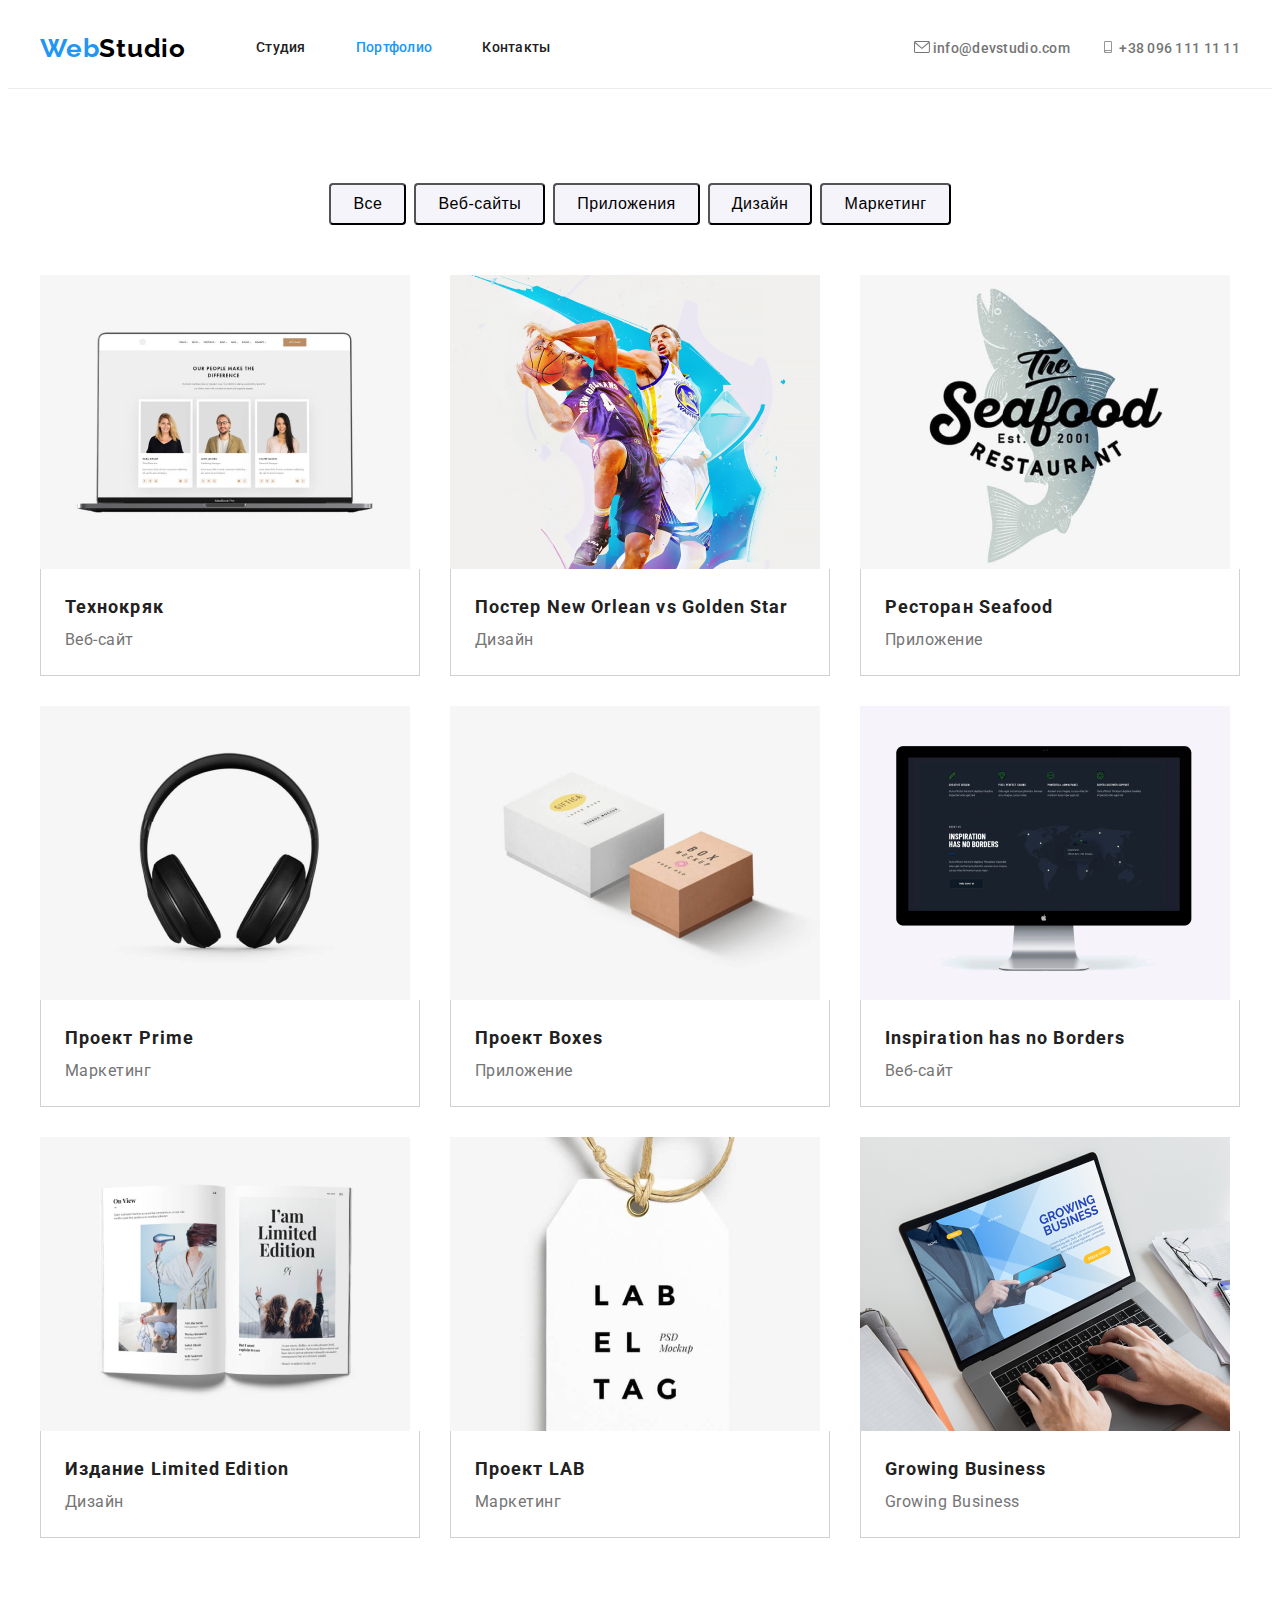
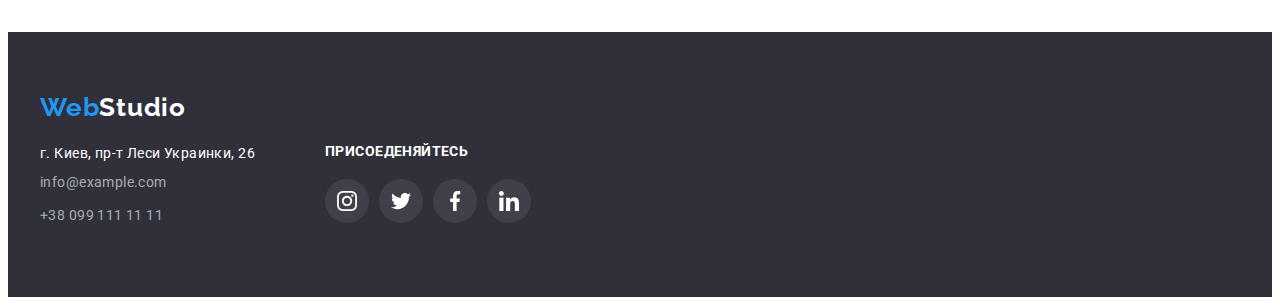
==== portfolio.html @ 209de713 "start-hw-05" ====
<!DOCTYPE html>
<html lang="en">
  <head>
    <meta charset="UTF-8" />
    <meta http-equiv="X-UA-Compatible" content="IE=edge" />
    <meta name="viewport" content="width=device-width, initial-scale=1.0" />
    <title>Webstudio</title>
    <link rel="preconnect" href="https://fonts.googleapis.com" />
    <link rel="preconnect" href="https://fonts.gstatic.com" crossorigin />
    <link
      href="https://fonts.googleapis.com/css2?family=Raleway:wght@700&family=Roboto:wght@400;500;700;900&display=swap"
      rel="stylesheet"
    />
    <link
      rel="stylesheet"
      href="https://cdnjs.cloudflare.com/ajax/libs/modern-normalize/1.1.0/modern-normalize.min.css"
      integrity="sha512-wpPYUAdjBVSE4KJnH1VR1HeZfpl1ub8YT/NKx4PuQ5NmX2tKuGu6U/JRp5y+Y8XG2tV+wKQpNHVUX03MfMFn9Q=="
      crossorigin="anonymous"
      referrerpolicy="no-referrer"
    />
    <link rel="stylesheet" href="./css/style.css" />
  </head>
  <body>
    <!--header-->
    <header class="header">
      <div class="container header-container">
        <nav class="navigation">
          <a class="logo list link" href=""
            >Web<span class="logo-color-header">Studio</span></a
          >
          <ul class="menu list">
            <li class="menu-item">
              <a class="menu-link link" href="./index.html">Студия</a>
            </li>
            <li class="menu-item">
              <a class="menu-link-current link" href="./portfolio.html">Портфолио</a>
            </li>
            <li class="menu-item">
              <a class="menu-link link" href="">Контакты</a>
            </li>
          </ul>
        </nav>
        <ul class="adress-list list">
          <li class="adress-list-item">
              <a class="email-adress link" href="mailto:info@devstudio.com"
                > <svg class="adress-list-img" width="16" height="12">
                  <use href="./images/sprite.svg#envelope"></use>
                </svg>  info@devstudio.com</a
              >
          </li>
          <li class="adress-list-item">
            
            <a class="phone-number link" href="tel:+380961111111"
              ><svg class="adress-list-img" width="16" height="12">
                <use href="./images/sprite.svg#smartphone"></use>
              </svg> +38 096 111 11 11</a
            >
          </li>
        </ul>
      </div>
    </header>
    <!--Hero-->
    <main>
      <section class="portfolio-section">
        <div class="container">
          <div class="portfolio-navigation">
            <ul class="portfolio-list list">
              <li class="portfolio-list-item">
                <button class="portfolio-btn" type="button">Все</button>
              </li>
              <li class="portfolio-list-item">
                <button class="portfolio-btn" type="button">Веб-сайты</button>
              </li>
              <li class="portfolio-list-item">
                <button class="portfolio-btn" type="button">Приложения</button>
              </li>
              <li class="portfolio-list-item">
                <button class="portfolio-btn" type="button">Дизайн</button>
              </li>
              <li class="portfolio-list-item">
                <button class="portfolio-btn" type="button">Маркетинг</button>
              </li>
            </ul>
          </div>
          <ul class="product-list list">
            <li class="portfolio-img">
              <a class="portfolio-img-link link" href="">
                <img
                  src="./images/portfolio/portfolio-1.jpg"
                  alt="Ноутбук"
                  width="370"
                  height="294"
                />
                <div class="portfolio-img-item">
                  <h3 class="suptitle-portfolio">Технокряк</h3>
                  <p class="subtitle-portfolio">Веб-сайт</p>
                </div>
              </a>
            </li>
            <li class="portfolio-img">
              <a class="portfolio-img-link link" href="">
                <img
                  src="./images/portfolio/portfolio-2.jpg"
                  alt="Баскетбол"
                  width="370"
                  height="294"
                />
                <div class="portfolio-img-item">
                  <h3 class="suptitle-portfolio">
                    Постер New Orlean vs Golden Star
                  </h3>
                  <p class="subtitle-portfolio">Дизайн</p>
                </div>
              </a>
            </li>
            <li class="portfolio-img">
              <a class="portfolio-img-link link" href="">
                <img
                  src="./images/portfolio/portfolio-3.jpg"
                  alt="Логотип"
                  width="370"
                  height="294"
                />
                <div class="portfolio-img-item">
                  <h3 class="suptitle-portfolio">Ресторан Seafood</h3>
                  <p class="subtitle-portfolio">Приложение</p>
                </div>
              </a>
            </li>
            <li class="portfolio-img">
              <a class="portfolio-img-link link" href="">
                <img
                  src="./images/portfolio/portfolio-4.jpg"
                  alt="Наушники"
                  width="370"
                  height="294"
                />
                <div class="portfolio-img-item">
                  <h3 class="suptitle-portfolio">Проект Prime</h3>
                  <p class="subtitle-portfolio">Маркетинг</p>
                </div>
              </a>
            </li>
            <li class="portfolio-img">
              <a class="portfolio-img-link link" href="">
                <img
                  src="./images/portfolio/portfolio-5.jpg"
                  alt="Коробки"
                  width="370"
                  height="294"
                />
                <div class="portfolio-img-item">
                  <h3 class="suptitle-portfolio">Проект Boxes</h3>
                  <p class="subtitle-portfolio">Приложение</p>
                </div>
              </a>
            </li>
            <li class="portfolio-img">
              <a class="portfolio-img-link link" href=""
                ><img
                  src="./images/portfolio/portfolio-6.jpg"
                  alt="Монитор"
                  width="370"
                  height="294"
                />
                <div class="portfolio-img-item">
                  <h3 class="suptitle-portfolio">Inspiration has no Borders</h3>
                  <p class="subtitle-portfolio">Веб-сайт</p>
                </div>
              </a>
            </li>
            <li class="portfolio-img">
              <a class="portfolio-img-link link" href="">
                <img
                  src="./images/portfolio/portfolio-7.jpg"
                  alt="Книга"
                  width="370"
                  height="294"
                />
                <div class="portfolio-img-item">
                  <h3 class="suptitle-portfolio">Издание Limited Edition</h3>
                  <p class="subtitle-portfolio">Дизайн</p>
                </div>
              </a>
            </li>
            <li class="portfolio-img">
              <a class="portfolio-img-link link" href="">
                <img
                  src="./images/portfolio/portfolio-8.jpg"
                  alt="Бирка"
                  width="370"
                  height="294"
                />
                <div class="portfolio-img-item">
                  <h3 class="suptitle-portfolio">Проект LAB</h3>
                  <p class="subtitle-portfolio">Маркетинг</p>
                </div>
              </a>
            </li>
            <li class="portfolio-img">
              <a class="portfolio-img-link link" href="">
                <img
                  src="./images/portfolio/portfolio-9.jpg"
                  alt="Ноутбук"
                  width="370"
                  height="294"
                />
                <div class="portfolio-img-item">
                  <h3 class="suptitle-portfolio">Growing Business</h3>
                  <p class="subtitle-portfolio">Growing Business</p>
                </div>
              </a>
            </li>
          </ul>
        </div>
      </section>
    </main>
    <!--Footer-->
    <footer class="footer">
      <div class="footer-container container">
        <div class="footer-logo-box">
          <a class="logo list link" href=""
            >Web<span class="logo-color-footer">Studio</span></a
          >
        </div>
        <address class="adress-list">
          <ul class="footer-list list">
            <li class="footer-item">
              <a
                class="map-link link"
                href="https://goo.gl/maps/KRb5rvEpRNCrVDz67"
                target="_blank"
                rel="noopener noreferrer"
              >
                г. Киев, пр-т Леси Украинки, 26
              </a>
            </li>
            <li class="footer-item">
              <a class="footer-email-adress link" href="mailto:info@example.com"
                >info@example.com</a
              >
            </li>
            <li class="footer-item">
              <a class="footer-phone-number link" href="tel:+380991111111"
                >+38 099 111 11 11</a
              >
            </li>
          </ul>
          <div class="footer-box-right">
            <h2 class="footer-title">Присоеденяйтесь</h2>
            <ul class="footer-list-right list">
              <li class="social-list-item">
                <a href="" class="footer-list-link">
                  <svg class="footer-list-icon" width="20" height="20">
                    <use href="./images/sprite.svg#instagram"></use>
                  </svg>
                </a>
              </li>
              <li class="social-list-item">
                <a href="" class="footer-list-link">
                  <svg class="footer-list-icon" width="20" height="20">
                    <use href="./images/sprite.svg#twitter"></use>
                  </svg>
                </a>
              </li>
              <li class="social-list-item">
                <a href="" class="footer-list-link">
                  <svg class="footer-list-icon" width="20" height="20">
                    <use href="./images/sprite.svg#facebook"></use>
                  </svg>
                </a>
              </li>
              <li class="social-list-item">
                <a href="" class="footer-list-link">
                  <svg class="footer-list-icon" width="20" height="20">
                    <use href="./images/sprite.svg#linkedin"></use>
                  </svg>
                </a>
              </li>
            </ul>
          </div>
        </address>
      </div>
    </footer>
  </body>
</html>
---- css/style.css ----
.link {
  text-decoration: none;
}

.list {
  list-style: none;
}

body {
  font-family: "Roboto", sans-serif;
  color: #212121;
}

h1,
h2,
h3,
p {
  margin-top: 0;
  margin-bottom: 0;
}

ul,
ol {
  margin-top: 0;
  margin-bottom: 0;
  padding-left: 0;
}

img {
  display: block;
}

/*-----COMPONENTS-----*/

.logo-color-footer {
  color: white;
}

.logo-color-header {
  color: black;
}

.footer {
  background-color: #2f303a;
}

.menu-link-current {
  font-weight: 500;
  font-size: 14px;
  line-height: 1.14;
  letter-spacing: 0.02em;
  color: #2196f3;
}

.section {
  margin-bottom: 94px;
}

.container {
  width: 1200px;
  padding-left: 15px;
  padding-right: 15px;
  margin-left: auto;
  margin-right: auto;
}

/*-----/COMPONENTS-----*/

/*-----HEADER-----*/

.header {
  border-bottom: 1px solid #ececec;
}

.menu {
  display: flex;
}
.navigation {
  display: flex;
  align-items: center;
}

.header-container {
  display: flex;
  align-items: center;
}

.logo {
  font-family: "Raleway", sans-serif;
  font-weight: 700;
  font-size: 26px;
  line-height: 1.19;
  letter-spacing: 0.03em;

  color: #2196f3;
  margin-right: 70px;
}

.menu-link-current,
.menu-link {
  display: block;
  padding-top: 32px;
  padding-bottom: 32px;
}

.menu-item:not(:last-child) {
  margin-right: 50px;
}

.adress-list {
  display: flex;
  margin-left: auto;
}

.menu-link {
  font-weight: 500;
  font-size: 14px;
  line-height: 1.14;
  letter-spacing: 0.02em;
  color: #212121;
}

.menu-link:hover,
.menu-link:focus {
  color: #2196f3;
}

.adress-list-item:not(:last-child) {
  margin-right: 30px;
}

.email-adress {
  font-weight: 500;
  font-size: 14px;
  line-height: 1.14;
  letter-spacing: 0.02em;
  color: #757575;
}

.email-adress:hover,
.email-adress:focus {
  color: #2196f3;
}


.email-adress:hover .adress-list-img,
.email-adress:focus .adress-list-img{
  fill:#2196f3;
}

.phone-number {
  font-weight: 500;
  font-size: 14px;
  line-height: 1.14;
  letter-spacing: 0.02em;
  color: #757575;
}

.phone-number:hover,
.phone-number:focus {
  color: #2196f3;
}

.phone-number:hover .adress-list-img,
.phone-number:focus .adress-list-img{
  fill: #2196f3;
}

.adress-list-img{
  fill: #757575;
  cursor: pointer;
}


/*-----/HEADER-----*/

/*------HERO-----*/

.hero {
  background-image: linear-gradient(
      rgba(47, 48, 58, 0.4),
      rgba(47, 48, 58, 0.4)
    ),
    url("../images/background-Img.png");
  background-size: cover;
  width: 1600px;
  height: 600px;
  margin-left: auto;
  margin-right: auto;
  display: flex;
  justify-content: center;
  align-items: center;
  padding-top: 200px;
  padding-bottom: 200px;
}

.main-title {
  font-weight: 900;
  font-size: 44px;
  line-height: 1.36;
  max-width: max-content;
  text-align: center;
  letter-spacing: 0.06em;
  text-transform: uppercase;
  margin-bottom: 30px;
  color: #ffffff;
}

.modl-btn {
  line-height: 1.88;
  display: flex;
  align-items: center;
  text-align: center;
  letter-spacing: 0.06em;
  color: #ffffff;

  background: #2196f3;
  box-shadow: 0px 4px 4px rgba(0, 0, 0, 0.15);
  border-radius: 4px;
  padding: 10px 32px;
  margin-left: auto;
  margin-right: auto;
  cursor: pointer;
  }

.modl-btn:hover,
.modl-btn:focus {
  background-color: #188ce8;
}

/*-----/HERO-----*/

/*-----OUR ADVANTAGES*/

.section-our {
  padding-top: 94px;
  padding-bottom: 94px;
}

.our-list {
  display: flex;
  margin-top: -30px;
  margin-left: -30px;
}

.our-list-item {
  flex-basis: calc((100% - 90px) / 3);
  margin-top: 30px;
  margin-left: 30px;
}

.our-list-item-box{
  display: flex;
  align-items: center;
  justify-content: center;
  width: 270px;
  height: 120px;
  background-color: #F5F4FA;
  margin-bottom: 30px;
}

.our-suptitle {
  font-weight: 700;
  font-size: 14px;
  line-height: 1.14;
  letter-spacing: 0.03em;
  text-transform: uppercase;
  margin-bottom: 10px;
}

.our-list-text {
  font-weight: 400;
  font-size: 14px;
  line-height: 1.71;
  letter-spacing: 0.03em;

  color: #757575;
}

/*-----/OUR ADVANTAGES-----*/

/*-----ABOUT-----*/

.about {
  padding-bottom: 94px;
}

.about-title {
  font-weight: 700;
  font-size: 36px;
  line-height: 1.16;
  text-align: center;
  letter-spacing: 0.03em;
  margin-bottom: 50px;
}
.about-list {
  display: flex;
  flex-wrap: wrap;
  margin-top: -30px;
  margin-left: -30px;
}

.about-item {
  flex-basis: calc((100% - 90px) / 3);
  margin-top: 30px;
  margin-left: 30px;
}

/*-----/ABOUT-----*/

/*-----OUR TEAM-----*/

.section-team {
  width: 1600px;
  margin-left: auto;
  margin-right: auto;
  padding-top: 94px;
  padding-bottom: 94px;
  background-color: #f5f4fa;
}

.team-list {
  display: flex;
  flex-wrap: wrap;
  margin-top: -30px;
  margin-left: -30px;
}

.team-item {
  flex-basis: calc((100% - 120px) / 4);
  margin-top: 30px;
  margin-left: 30px;
}

.team-item-subtitle {
  padding-top: 30px;
  padding-bottom: 30px;
  border-bottom: 1px solid #d3cfcf;
  border-left: 1px solid #d3cfcf;
  border-right: 1px solid #d3cfcf;
  padding-left: 10px;
  padding-right: 10px;
  background-color: #ffffff;
}

.title-team {
  font-weight: 700;
  font-size: 36px;
  line-height: 1.16;
  letter-spacing: 0.03em;
  text-align: center;
  margin-bottom: 50px;
}

.title-name {
  font-weight: 500;
  font-size: 16px;
  line-height: 1.19;
  text-align: center;
  letter-spacing: 0.03em;
  margin-bottom: 10px;
}

.team-position {
  font-weight: 400;
  font-size: 16px;
  line-height: 1.19;
  text-align: center;
  letter-spacing: 0.03em;
  color: #757575;
  margin-bottom: 16px;
}

.social-list {
  display:flex;
  justify-content: center;
}

.social-list-link{
  display: flex;
  align-items: center;
  justify-content: center;
  width: 44px;
  height: 44px;
  border-radius: 50%;
}

.social-list-icon{
  fill: #AFB1B8;
}

.social-list-item:not(:last-child){
  margin-right: 10px;
}

.social-list-link:hover, 
.social-list-link:focus{
  background-color: #2196f3;
}

.social-list-link:hover .social-list-icon,
.social-list-link:focus .social-list-icon{
  fill: #ffffff;
}

/*-----/OUR TEAM-----*/

/*----- CLIENTS-----*/

.section-clients{
  padding-top: 94px;
  padding-bottom: 94px;
}

.clients-title{
  font-weight: 700;
  font-size: 36px;
  line-height: 42px;
  text-align: center;
  letter-spacing: 0.03em;
  margin-bottom: 50px;
  color: #212121;
}

.clients-list{
  display: flex;
  justify-content: center;
}

.clients-list-item{
  display: flex;
  align-items: center;
  justify-content: center;
  width: 170px;
  height: 92px;
}

.clients-list-item:not(:last-child){
  margin-right: 30px;
}

.clients-list-link{
  display: flex;
  align-items: center;
  justify-content: center;
  width: 100%;
  height: 100%;  
  border: 1px solid #AFB1B8;
  border-radius: 4px;
}

.clients-list-link:hover, 
.clients-list-link:focus{
  border: 1px solid #2196f3;
  border-radius: 4px;
}

.clients-list-icon{
  width: 106px;
  height: 60px;
  fill: #AFB1B8;
}

.clients-list-icon:hover,
.clients-list-icon:focus{ 
  fill: #2196f3;
}
/*-----/CLIENTS-----*/

/*-----FOOTER-----*/

.footer {
  display: flex;
  padding-top: 60px;
  padding-bottom: 60px;
}

.footer-logo-box { 
  margin-bottom: 20px;
  width: 250px;
}

.footer-item {
  margin-bottom: 9px;
}

.map-link {
  font-style: normal;
  font-weight: 400;
  font-size: 14px;
  line-height: 1.71x;

  letter-spacing: 0.03em;

  color: #ffffff;
}

.footer-email-adress {
  font-style: normal;
  font-weight: 400;
  font-size: 14px;
  line-height: 1.71;

  letter-spacing: 0.03em;

  color: rgba(255, 255, 255, 0.6);
}

.footer-phone-number {
  font-style: normal;
  font-weight: 400;
  font-size: 14px;
  line-height: 1.71;

  letter-spacing: 0.03em;

  color: rgba(255, 255, 255, 0.6);
}

.footer-title{
  font-family: 'Roboto';
  font-style: normal;
  font-weight: 700;
  font-size: 14px;
  line-height: 16px;
  letter-spacing: 0.03em;
  text-transform: uppercase;
  margin-bottom: 20px;
  color: #FFFFFF;

}

.footer-box-right{
  width: 206px;
  height: 80px;
  margin-left: 70px; 
}

.footer-list-right{
  display:flex;
  justify-content: center;
}

.footer-list-link{
  display: flex;
  align-items: center;
  justify-content: center;
  width: 44px;
  height: 44px;
  border-radius: 50%;
  background-color: #3f4049;
}

.footer-list-link:hover,
.footer-list-link:focus{
  background-color: #2196f3;
}

.footer-list-icon{
  fill: #fff;
}

/*-----/FOOTER-----*/

/*-----PORTFOLIO-----*/

.portfolio-section {
  padding-top: 94px;
  padding-bottom: 94px;
}

.portfolio-list {
  display: flex;
  justify-content: center;
  margin-bottom: 50px;
}

.portfolio-list-item:not(:last-child) {
  margin-right: 8px;
}
.portfolio-btn {
 
  border-radius: 4px;
  font-weight: 500;
  font-size: 16px;
  line-height: 1.62;
  background-color: #f5f4fa;
  text-align: center;
  letter-spacing: 0.03em;
  padding: 6px 22px;
  cursor: pointer;
}

.portfolio-btn:hover,
.portfolio-btn:focus {
  background: #2196f3;
  color: #fff;
  box-shadow: 0px 3px 1px rgba(0, 0, 0, 0.1), 0px 1px 2px rgba(0, 0, 0, 0.08),
  0px 2px 2px rgba(0, 0, 0, 0.12);
}

.product-list {
  display: flex;
  flex-wrap: wrap;
  margin-top: -30px;
  margin-left: -30px;
}

.portfolio-img {
  flex-basis: calc((100% - 90px) / 3);
  margin-top: 30px;
  margin-left: 30px;
}

.portfolio-img-item {
  padding: 20px 24px;
  border: 1px solid #d3cfcf;
  border-top: none;
}

.suptitle-portfolio {
  font-weight: 700;
  font-size: 18px;
  line-height: 2;
  letter-spacing: 0.06em;
  color: #212121;
}

.subtitle-portfolio {
  font-weight: 400;
  font-size: 16px;
  line-height: 1.88;
  letter-spacing: 0.03em;
  color: #757575;
}

/*-----/PORTFOLIO-----*/
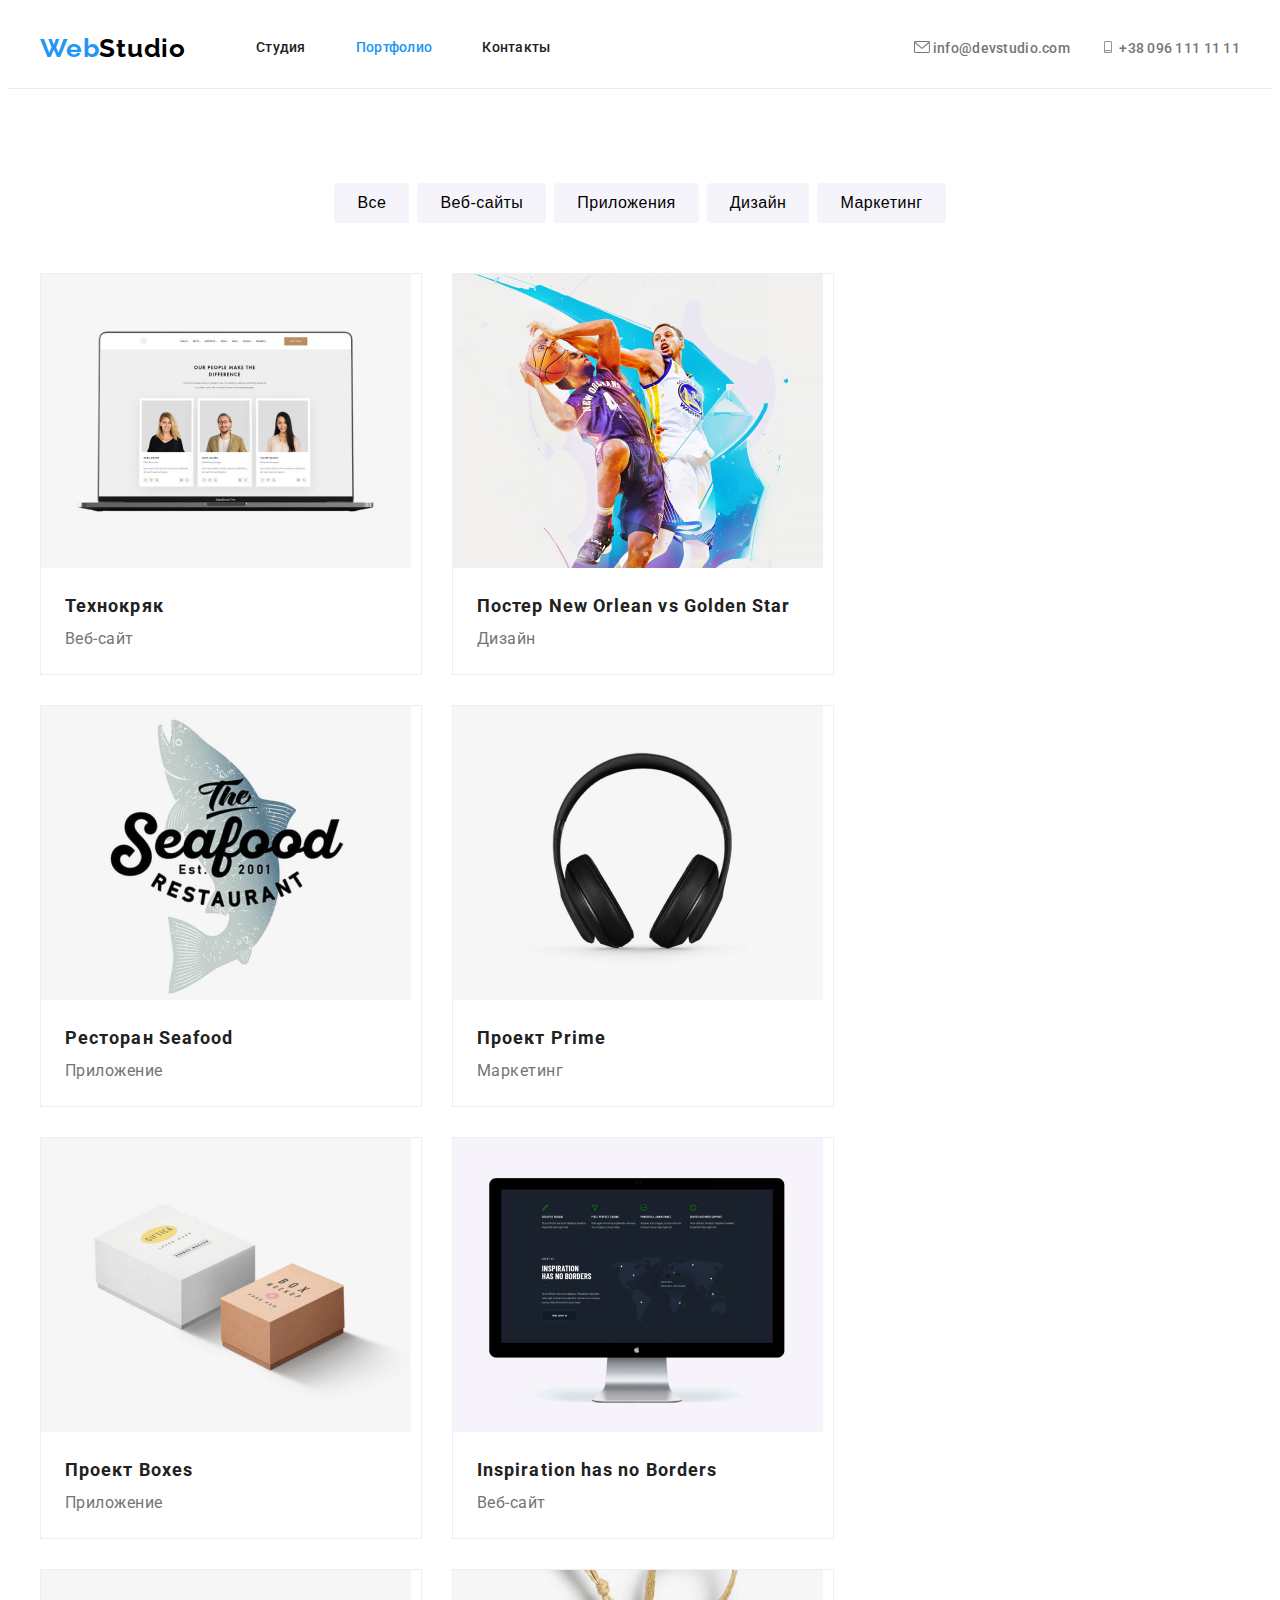
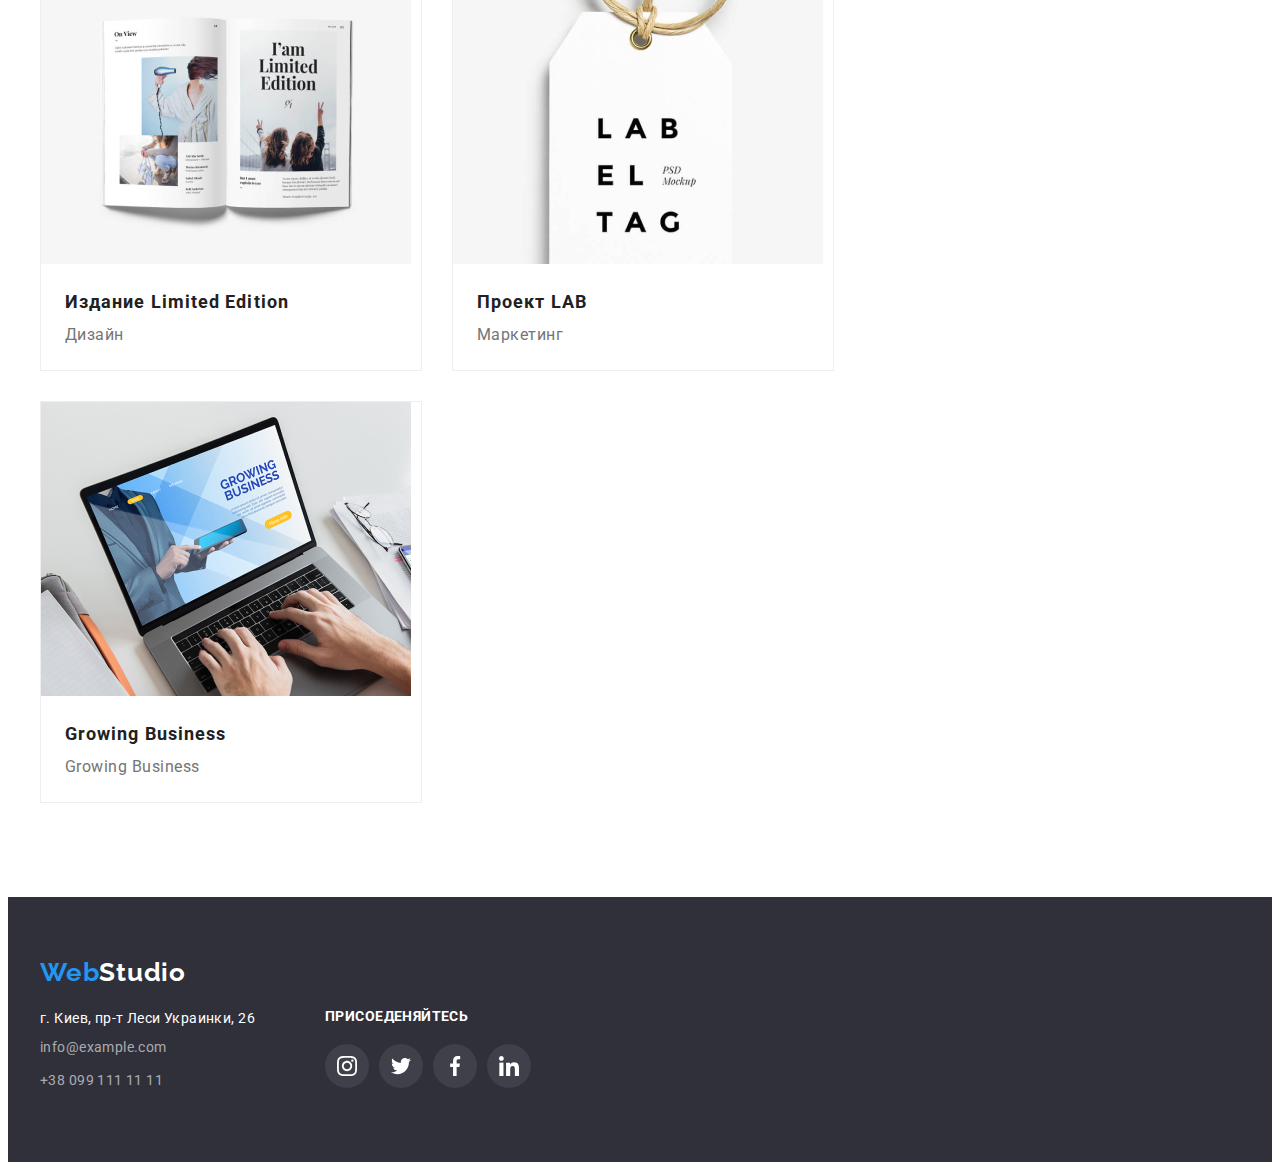
==== commit 9ad5789b: "11.06" ====
--- a/portfolio.html
+++ b/portfolio.html
@@ -62,7 +62,7 @@
     <!--Hero-->
     <main>
       <section class="portfolio-section">
-        <div class="container">
+        <div class="portfolio-box container">
           <div class="portfolio-navigation">
             <ul class="portfolio-list list">
               <li class="portfolio-list-item">
--- a/css/style.css
+++ b/css/style.css
@@ -118,6 +118,7 @@
   line-height: 1.14;
   letter-spacing: 0.02em;
   color: #212121;
+  transition: color 250ms cubic-bezier(0.4, 0, 0.2, 1);
 }
 
 .menu-link:hover,
@@ -135,6 +136,7 @@
   line-height: 1.14;
   letter-spacing: 0.02em;
   color: #757575;
+  transition: color 250ms cubic-bezier(0.4, 0, 0.2, 1);
 }
 
 .email-adress:hover,
@@ -154,6 +156,7 @@
   line-height: 1.14;
   letter-spacing: 0.02em;
   color: #757575;
+  transition: color 250ms cubic-bezier(0.4, 0, 0.2, 1);
 }
 
 .phone-number:hover,
@@ -169,6 +172,7 @@
 .adress-list-img{
   fill: #757575;
   cursor: pointer;
+  transition: color 250ms cubic-bezier(0.4, 0, 0.2, 1);
 }
 
 
@@ -221,6 +225,7 @@
   margin-left: auto;
   margin-right: auto;
   cursor: pointer;
+  transition: color 250ms cubic-bezier(0.4, 0, 0.2, 1);
   }
 
 .modl-btn:hover,
@@ -311,6 +316,9 @@
 /*-----OUR TEAM-----*/
 
 .section-team {
+  display: flex;
+  justify-content: center;
+  align-items: center;
   width: 1600px;
   margin-left: auto;
   margin-right: auto;
@@ -319,6 +327,7 @@
   background-color: #f5f4fa;
 }
 
+
 .team-list {
   display: flex;
   flex-wrap: wrap;
@@ -330,14 +339,14 @@
   flex-basis: calc((100% - 120px) / 4);
   margin-top: 30px;
   margin-left: 30px;
+  border: 1px solid transparent;
+  border-radius: 0px 0px 4px 4px;
+  box-shadow: 0px 1px 3px rgba(0, 0, 0, 0.12), 0px 1px 1px rgba(0, 0, 0, 0.14), 0px 2px 1px rgba(0, 0, 0, 0.2);
 }
 
 .team-item-subtitle {
   padding-top: 30px;
   padding-bottom: 30px;
-  border-bottom: 1px solid #d3cfcf;
-  border-left: 1px solid #d3cfcf;
-  border-right: 1px solid #d3cfcf;
   padding-left: 10px;
   padding-right: 10px;
   background-color: #ffffff;
@@ -383,10 +392,12 @@
   width: 44px;
   height: 44px;
   border-radius: 50%;
+  transition: background-color 250ms cubic-bezier(0.4, 0, 0.2, 1);
 }
 
 .social-list-icon{
   fill: #AFB1B8;
+  transition: fill 250ms cubic-bezier(0.4, 0, 0.2, 1);
 }
 
 .social-list-item:not(:last-child){
@@ -447,6 +458,7 @@
   height: 100%;  
   border: 1px solid #AFB1B8;
   border-radius: 4px;
+  transition: border 250ms cubic-bezier(0.4, 0, 0.2, 1);
 }
 
 .clients-list-link:hover, 
@@ -459,6 +471,7 @@
   width: 106px;
   height: 60px;
   fill: #AFB1B8;
+  transition: fill 250ms cubic-bezier(0.4, 0, 0.2, 1);
 }
 
 .clients-list-icon:hover,
@@ -565,6 +578,7 @@
 /*-----PORTFOLIO-----*/
 
 .portfolio-section {
+  
   padding-top: 94px;
   padding-bottom: 94px;
 }
@@ -572,6 +586,7 @@
 .portfolio-list {
   display: flex;
   justify-content: center;
+  align-items: center;
   margin-bottom: 50px;
 }
 
@@ -579,7 +594,7 @@
   margin-right: 8px;
 }
 .portfolio-btn {
- 
+  border: 1px solid transparent;
   border-radius: 4px;
   font-weight: 500;
   font-size: 16px;
@@ -589,11 +604,14 @@
   letter-spacing: 0.03em;
   padding: 6px 22px;
   cursor: pointer;
+  transition: color 250ms cubic-bezier(0.4, 0, 0.2, 1),
+   background-color 250ms cubic-bezier(0.4, 0, 0.2, 1),
+   box-shadow 250ms cubic-bezier(0.4, 0, 0.2, 1);
 }
 
 .portfolio-btn:hover,
 .portfolio-btn:focus {
-  background: #2196f3;
+  background-color: #2196f3;
   color: #fff;
   box-shadow: 0px 3px 1px rgba(0, 0, 0, 0.1), 0px 1px 2px rgba(0, 0, 0, 0.08),
   0px 2px 2px rgba(0, 0, 0, 0.12);
@@ -607,15 +625,15 @@
 }
 
 .portfolio-img {
+  width: 370px;
   flex-basis: calc((100% - 90px) / 3);
   margin-top: 30px;
   margin-left: 30px;
+  border: 1px solid #eeeeee;
 }
 
 .portfolio-img-item {
   padding: 20px 24px;
-  border: 1px solid #d3cfcf;
-  border-top: none;
 }
 
 .suptitle-portfolio {
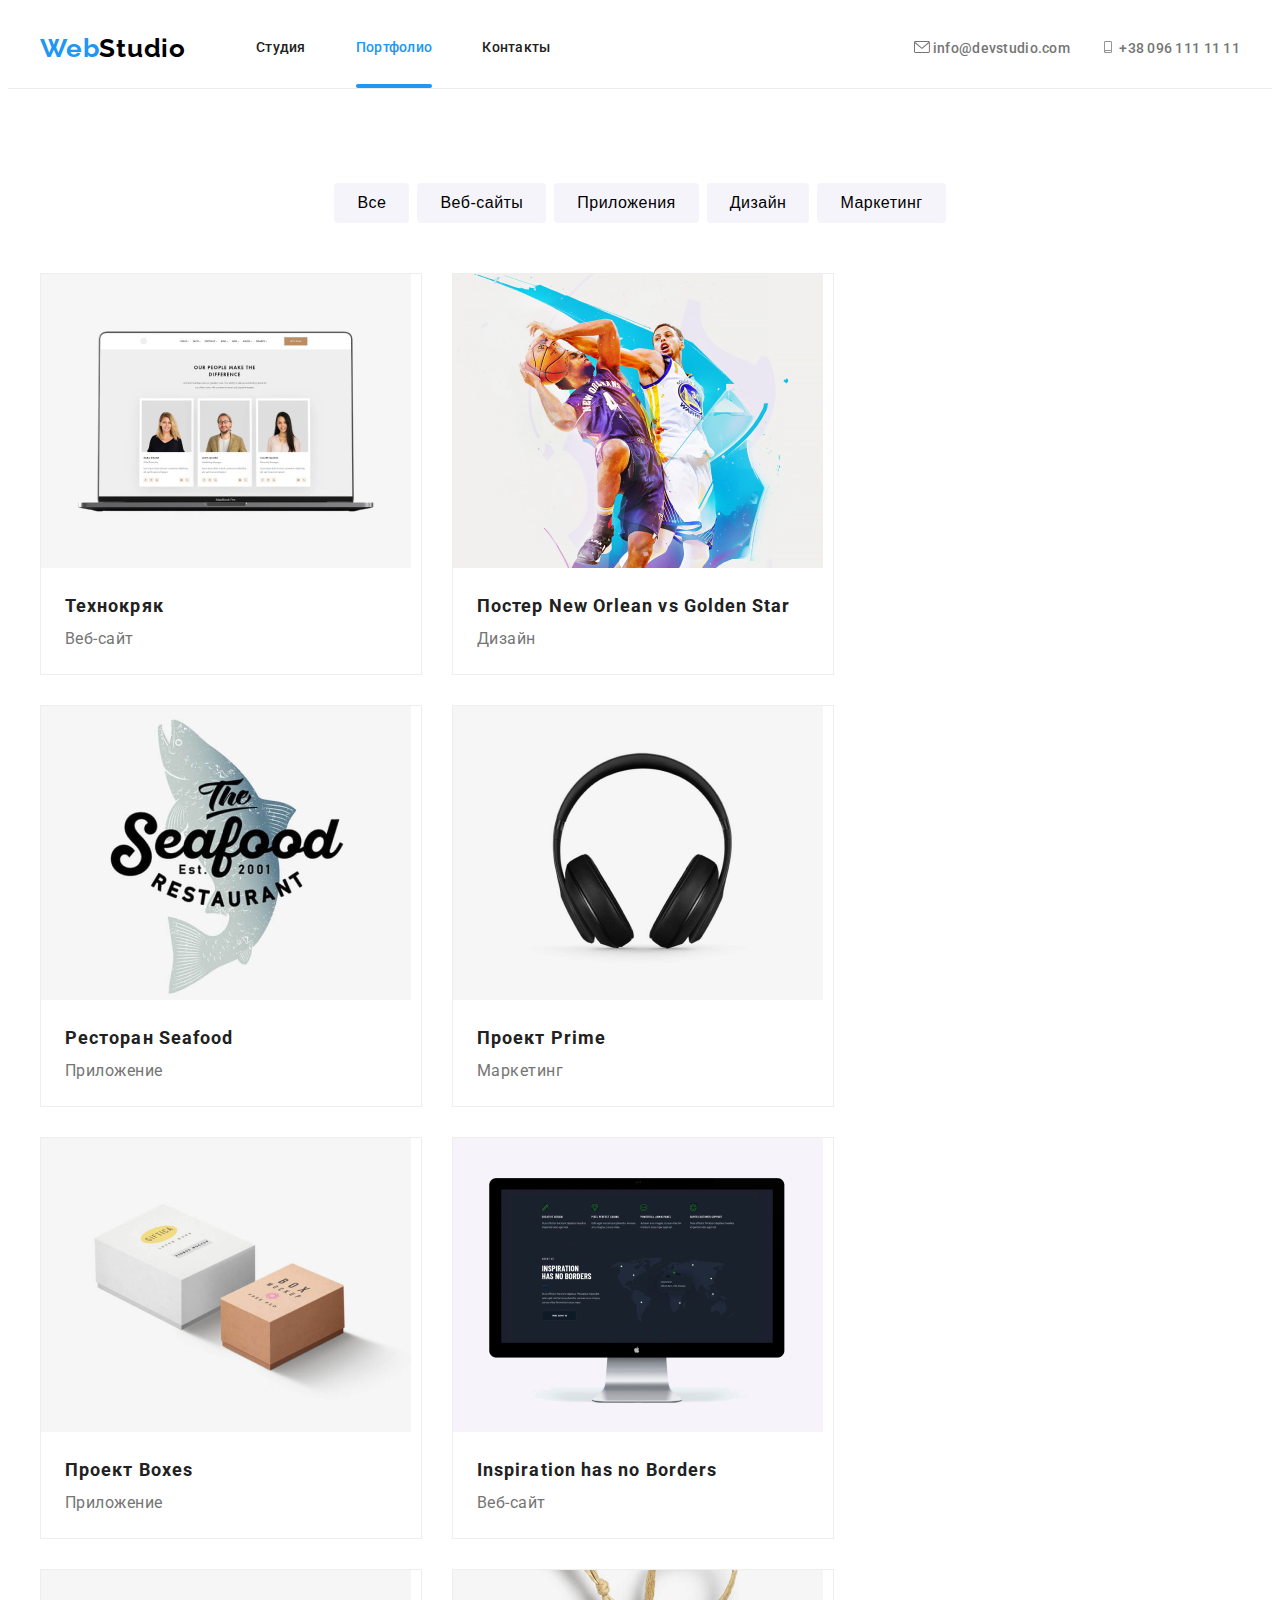
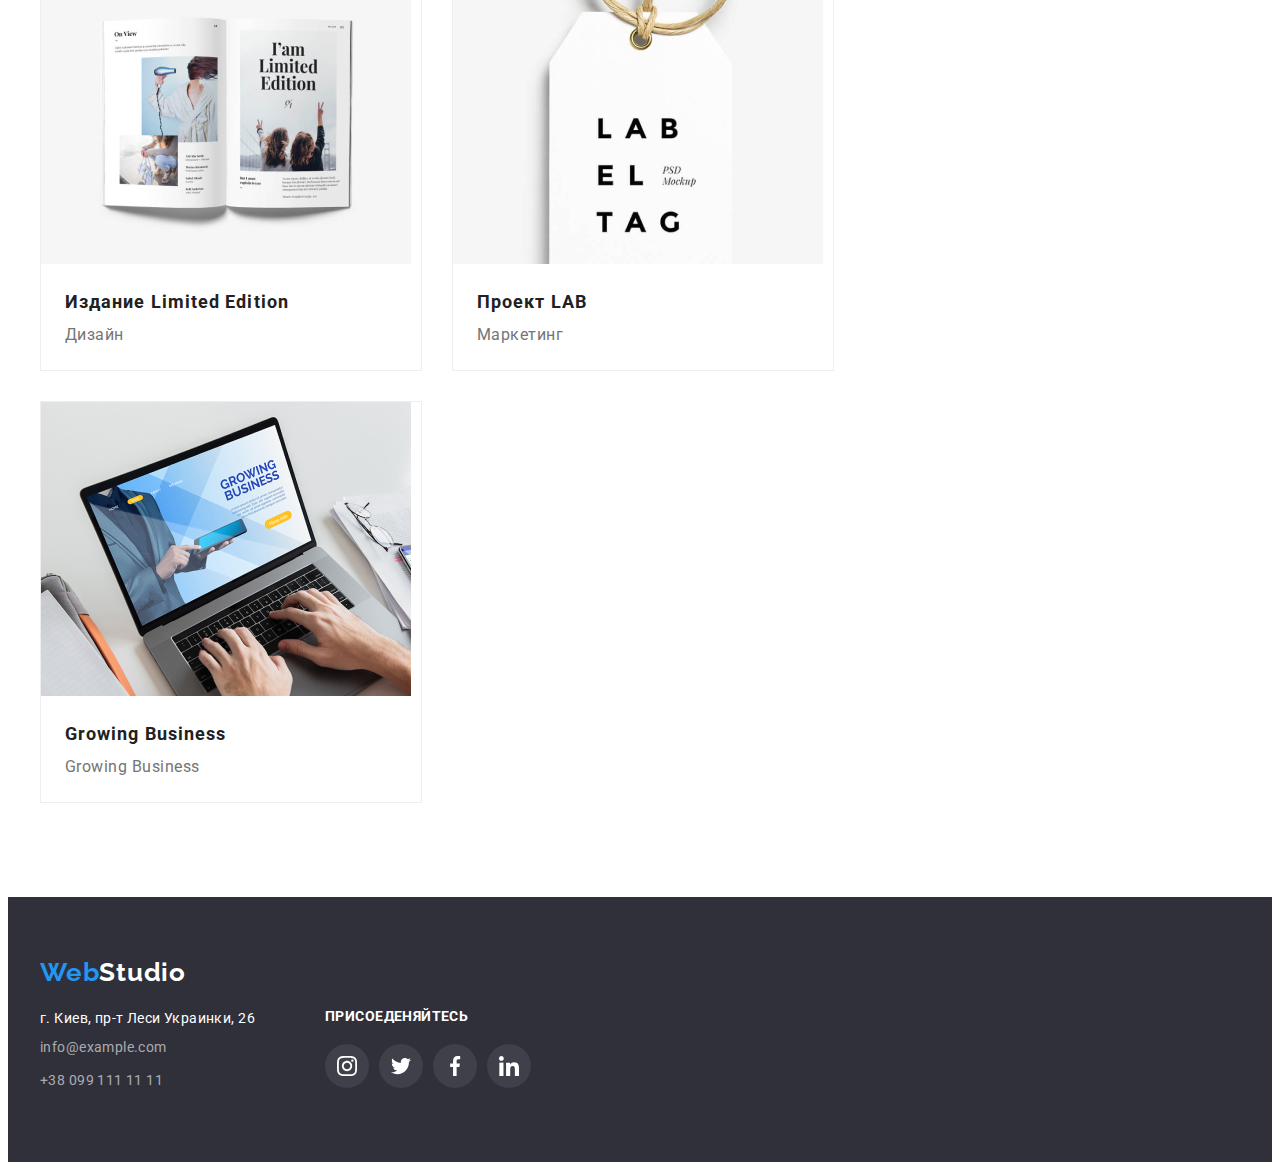
==== commit d0b62e1e: "portfolio-finish" ====
--- a/portfolio.html
+++ b/portfolio.html
@@ -85,12 +85,20 @@
           <ul class="product-list list">
             <li class="portfolio-img">
               <a class="portfolio-img-link link" href="">
-                <img
-                  src="./images/portfolio/portfolio-1.jpg"
-                  alt="Ноутбук"
-                  width="370"
-                  height="294"
-                />
+               <div class="portfolio-img-box">
+                <img
+                src="./images/portfolio/portfolio-1.jpg"
+                alt="Ноутбук"
+                width="370"
+                height="294"
+              />
+              <div class="portfolio-img-subtitle">
+                <p class="portfolio-img-subtitle-text">
+                  Ресурс предлагает комплексные предложения с разным уровнем функционала и сервисов.
+                  Все это позволит посетителю получить исчерпывающие сведения о компании или частном лице.
+                </p>
+              </div>
+               </div>
                 <div class="portfolio-img-item">
                   <h3 class="suptitle-portfolio">Технокряк</h3>
                   <p class="subtitle-portfolio">Веб-сайт</p>
@@ -99,12 +107,20 @@
             </li>
             <li class="portfolio-img">
               <a class="portfolio-img-link link" href="">
-                <img
-                  src="./images/portfolio/portfolio-2.jpg"
-                  alt="Баскетбол"
-                  width="370"
-                  height="294"
-                />
+               <div class="portfolio-img-box">
+                <img
+                src="./images/portfolio/portfolio-2.jpg"
+                alt="Баскетбол"
+                width="370"
+                height="294"
+              />
+              <div class="portfolio-img-subtitle">
+                <p class="portfolio-img-subtitle-text">
+                  Ресурс предлагает комплексные предложения с разным уровнем функционала и сервисов.
+                  Все это позволит посетителю получить исчерпывающие сведения о компании или частном лице.
+                </p>
+              </div>
+               </div>
                 <div class="portfolio-img-item">
                   <h3 class="suptitle-portfolio">
                     Постер New Orlean vs Golden Star
@@ -115,12 +131,20 @@
             </li>
             <li class="portfolio-img">
               <a class="portfolio-img-link link" href="">
-                <img
-                  src="./images/portfolio/portfolio-3.jpg"
-                  alt="Логотип"
-                  width="370"
-                  height="294"
-                />
+               <div class="portfolio-img-box">
+                <img
+                src="./images/portfolio/portfolio-3.jpg"
+                alt="Логотип"
+                width="370"
+                height="294"
+              />
+              <div class="portfolio-img-subtitle">
+                <p class="portfolio-img-subtitle-text">
+                  Ресурс предлагает комплексные предложения с разным уровнем функционала и сервисов.
+                  Все это позволит посетителю получить исчерпывающие сведения о компании или частном лице.
+                </p>
+              </div>
+               </div>
                 <div class="portfolio-img-item">
                   <h3 class="suptitle-portfolio">Ресторан Seafood</h3>
                   <p class="subtitle-portfolio">Приложение</p>
@@ -129,12 +153,20 @@
             </li>
             <li class="portfolio-img">
               <a class="portfolio-img-link link" href="">
-                <img
-                  src="./images/portfolio/portfolio-4.jpg"
-                  alt="Наушники"
-                  width="370"
-                  height="294"
-                />
+               <div class="portfolio-img-box">
+                <img
+                src="./images/portfolio/portfolio-4.jpg"
+                alt="Наушники"
+                width="370"
+                height="294"
+              />
+              <div class="portfolio-img-subtitle">
+                <p class="portfolio-img-subtitle-text">
+                  Ресурс предлагает комплексные предложения с разным уровнем функционала и сервисов.
+                  Все это позволит посетителю получить исчерпывающие сведения о компании или частном лице.
+                </p>
+              </div>
+               </div>
                 <div class="portfolio-img-item">
                   <h3 class="suptitle-portfolio">Проект Prime</h3>
                   <p class="subtitle-portfolio">Маркетинг</p>
@@ -143,12 +175,20 @@
             </li>
             <li class="portfolio-img">
               <a class="portfolio-img-link link" href="">
-                <img
-                  src="./images/portfolio/portfolio-5.jpg"
-                  alt="Коробки"
-                  width="370"
-                  height="294"
-                />
+               <div class="portfolio-img-box">
+                <img
+                src="./images/portfolio/portfolio-5.jpg"
+                alt="Коробки"
+                width="370"
+                height="294"
+              />
+              <div class="portfolio-img-subtitle">
+                <p class="portfolio-img-subtitle-text">
+                  Ресурс предлагает комплексные предложения с разным уровнем функционала и сервисов.
+                  Все это позволит посетителю получить исчерпывающие сведения о компании или частном лице.
+                </p>
+              </div>
+               </div>
                 <div class="portfolio-img-item">
                   <h3 class="suptitle-portfolio">Проект Boxes</h3>
                   <p class="subtitle-portfolio">Приложение</p>
@@ -156,13 +196,21 @@
               </a>
             </li>
             <li class="portfolio-img">
-              <a class="portfolio-img-link link" href=""
-                ><img
+              <a class="portfolio-img-link link" href="">
+                <div class="portfolio-img-box">
+                  <img
                   src="./images/portfolio/portfolio-6.jpg"
                   alt="Монитор"
                   width="370"
                   height="294"
                 />
+                <div class="portfolio-img-subtitle">
+                  <p class="portfolio-img-subtitle-text">
+                    Ресурс предлагает комплексные предложения с разным уровнем функционала и сервисов.
+                    Все это позволит посетителю получить исчерпывающие сведения о компании или частном лице.
+                  </p>
+                </div>
+                </div>
                 <div class="portfolio-img-item">
                   <h3 class="suptitle-portfolio">Inspiration has no Borders</h3>
                   <p class="subtitle-portfolio">Веб-сайт</p>
@@ -171,12 +219,20 @@
             </li>
             <li class="portfolio-img">
               <a class="portfolio-img-link link" href="">
-                <img
+                <div class="portfolio-img-box">
+                  <img
                   src="./images/portfolio/portfolio-7.jpg"
                   alt="Книга"
                   width="370"
                   height="294"
                 />
+                <div class="portfolio-img-subtitle">
+                  <p class="portfolio-img-subtitle-text">
+                    Ресурс предлагает комплексные предложения с разным уровнем функционала и сервисов.
+                    Все это позволит посетителю получить исчерпывающие сведения о компании или частном лице.
+                  </p>
+                </div>
+                </div>
                 <div class="portfolio-img-item">
                   <h3 class="suptitle-portfolio">Издание Limited Edition</h3>
                   <p class="subtitle-portfolio">Дизайн</p>
@@ -185,12 +241,20 @@
             </li>
             <li class="portfolio-img">
               <a class="portfolio-img-link link" href="">
-                <img
+                <div class="portfolio-img-box">
+                  <img
                   src="./images/portfolio/portfolio-8.jpg"
                   alt="Бирка"
                   width="370"
                   height="294"
                 />
+                <div class="portfolio-img-subtitle">
+                  <p class="portfolio-img-subtitle-text">
+                    Ресурс предлагает комплексные предложения с разным уровнем функционала и сервисов.
+                    Все это позволит посетителю получить исчерпывающие сведения о компании или частном лице.
+                  </p>
+                </div>
+                </div>
                 <div class="portfolio-img-item">
                   <h3 class="suptitle-portfolio">Проект LAB</h3>
                   <p class="subtitle-portfolio">Маркетинг</p>
@@ -199,12 +263,20 @@
             </li>
             <li class="portfolio-img">
               <a class="portfolio-img-link link" href="">
-                <img
+                <div class="portfolio-img-box">
+                  <img
                   src="./images/portfolio/portfolio-9.jpg"
                   alt="Ноутбук"
                   width="370"
                   height="294"
                 />
+                <div class="portfolio-img-subtitle">
+                  <p class="portfolio-img-subtitle-text">
+                    Ресурс предлагает комплексные предложения с разным уровнем функционала и сервисов.
+                    Все это позволит посетителю получить исчерпывающие сведения о компании или частном лице.
+                  </p>
+                </div>
+                </div>
                 <div class="portfolio-img-item">
                   <h3 class="suptitle-portfolio">Growing Business</h3>
                   <p class="subtitle-portfolio">Growing Business</p>
--- a/css/style.css
+++ b/css/style.css
@@ -94,6 +94,23 @@
 
   color: #2196f3;
   margin-right: 70px;
+}
+
+.menu-item{
+  position: relative;
+}
+
+.menu-link-current::after{
+  position: absolute;
+  left: 0;
+  bottom: 0;
+  display: inline-block;
+  content: '';
+  height: 4px;
+  border-radius: 2px;
+  width: 100%;
+  background-color: #2196f3;
+
 }
 
 .menu-link-current,
@@ -311,6 +328,33 @@
   margin-left: 30px;
 }
 
+.about-box{
+  position: relative;
+}
+
+.about-list-subtitle{
+  position: absolute;
+  bottom: 0;
+  left: 0;
+  width: 370px;
+  height: 70px;
+  background-color: rgba(47, 48, 58, 0.8);
+}
+
+.about-list-subtitle-text{
+  display: flex;
+  align-content: center;
+  justify-content: center;
+  font-weight: 700;
+  font-size: 14px;
+  line-height: 16px;
+  text-align: center;
+  letter-spacing: 0.03em;
+  text-transform: uppercase;
+  color: #FFFFFF;
+  padding-top: 27px;
+  }
+
 /*-----/ABOUT-----*/
 
 /*-----OUR TEAM-----*/
@@ -652,4 +696,89 @@
   color: #757575;
 }
 
+.portfolio-img-box{
+  position: relative;
+  overflow: hidden;
+}
+
+.portfolio-img:hover .portfolio-img-subtitle{
+  transform: translateY(0);
+}
+
+.portfolio-img:hover{
+  box-shadow: 0px 1px 1px rgba(0, 0, 0, 0.12),
+  0px 4px 4px rgba(0, 0, 0, 0.06),
+  1px 4px 6px rgba(0, 0, 0, 0.16);
+}
+
+.portfolio-img-subtitle{
+  position: absolute;
+  top: 0;
+  left: 0;
+  width: 100%;
+  height: 100%;
+  background-color: rgba(33, 150, 243, 0.9);
+  transform: translateY(100%);
+  transition: transform 250ms cubic-bezier(0.4, 0, 0.2, 1)
+}
+
+.portfolio-img-subtitle-text{
+  padding-top: 63px;
+  padding-left: 24px;
+  display: flex;
+  align-items: center;
+  font-weight: 400;
+  font-size: 18px;
+  line-height: 28px;
+  letter-spacing: 0.03em;
+  color: #FFFFFF;
+}
+
 /*-----/PORTFOLIO-----*/
+
+/*-----MODAL-----*/
+
+ .backdrop{
+  position: fixed;
+  top: 0;
+  left: 0;
+  bottom: 0;
+  right: 0;
+  background-color: rgba(0,0,0,0.5);
+  transition: opacity 500ms cubic-bezier(0.4, 0, 0.2, 1), visibility 500ms cubic-bezier(0.4, 0, 0.2, 1);
+ }
+
+ .modal{
+  position: absolute;
+  top: 50%;
+  left: 50%;
+  transform: translate(-50%,-50%);
+  width: 528px;
+  height: 581px;
+  background-color: rgba(255, 255, 255);
+  box-shadow: 0px 1px 3px rgba(0, 0, 0, 0.12), 0px 1px 1px rgba(0, 0, 0, 0.14), 0px 2px 1px rgba(0, 0, 0, 0.2);
+  border-radius: 4px;
+ }
+
+ .modal-close-btn{
+  position: absolute;
+  top: 8px;
+  right: 8px;
+  display: flex;
+  align-items: center;
+  justify-content: center;
+  width: 30px;
+  height: 30px;
+  border: 1px solid rgba(0, 0, 0, 0.1);
+  background-color: transparent;
+  border-radius: 50%;
+  cursor: pointer;
+  padding: 0;
+ }
+
+ .backdrop.is-hidden{
+  opacity: 0;
+  visibility: hidden;
+  pointer-events: none;
+ }
+/*-----/MODAL-----*/